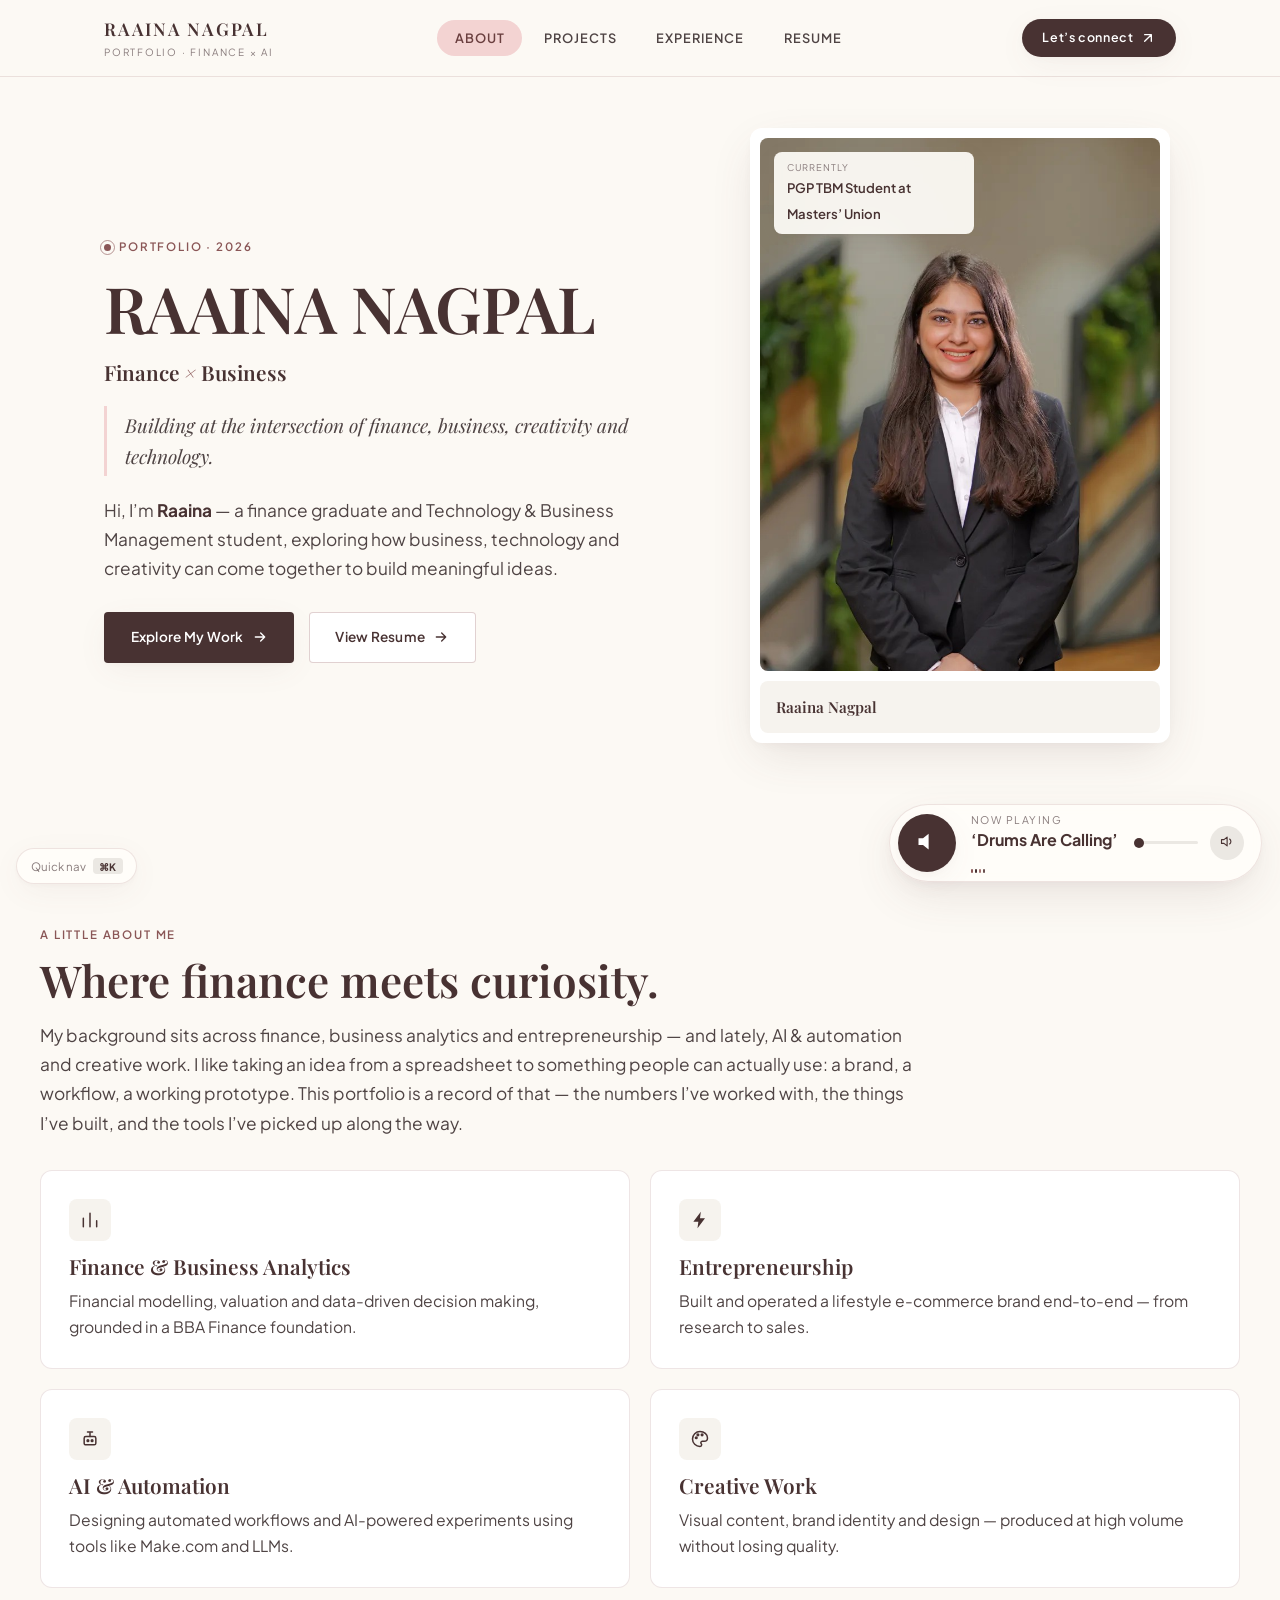
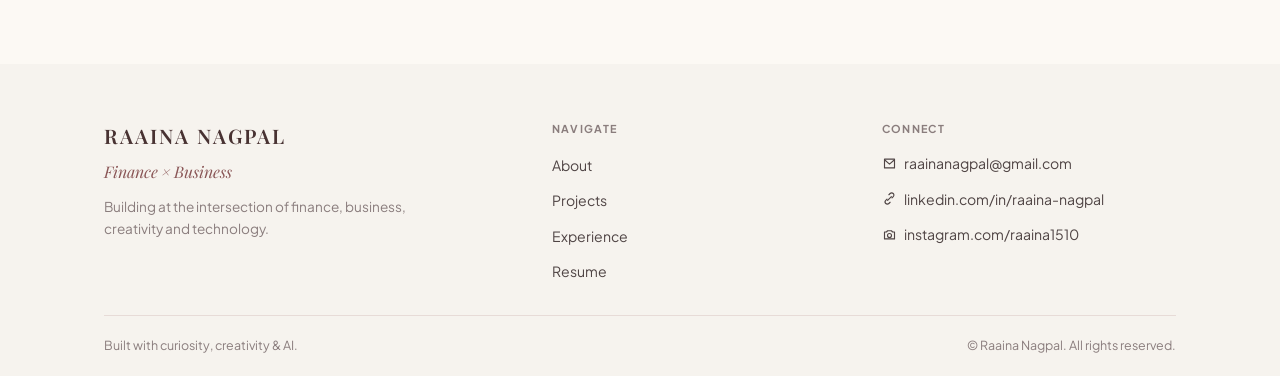
==== index.html @ 9da61287 "Add files via upload" ====
<!DOCTYPE html>
<html lang="en">
<head>
<meta charset="UTF-8" />
<meta name="viewport" content="width=device-width, initial-scale=1.0" />
<title>Raaina Nagpal — Finance × Business</title>
<meta name="description" content="Personal portfolio of Raaina Nagpal — finance and business." />
<link rel="preconnect" href="https://fonts.googleapis.com" />
<link rel="preconnect" href="https://fonts.gstatic.com" crossorigin />
<link href="https://fonts.googleapis.com/css2?family=Playfair+Display:ital,wght@0,500;0,600;0,700;1,500&family=Plus+Jakarta+Sans:wght@400;500;600;700&display=swap" rel="stylesheet" />
<link rel="stylesheet" href="css/style.css" />
</head>
<body data-page="home">
<div id="intro-overlay">
  <span class="intro-mark">RAAINA NAGPAL</span>
  <span class="intro-rule"></span>
  <span class="intro-tag">Finance &times; Business</span>
</div>
<header class="site-header">
  <div class="inner">
    <a href="index.html" class="brand">
      <span class="brand-name">RAAINA NAGPAL</span>
      <span class="brand-tag">Portfolio &middot; Finance &times; AI</span>
    </a>
    <nav class="main-nav">
      <a href="index.html" data-nav-link>About</a>
<a href="projects.html" data-nav-link>Projects</a>
<a href="experience.html" data-nav-link>Experience</a>
<a href="resume.html" data-nav-link>Resume</a>
    </nav>
    <div class="header-actions">
      <a href="mailto:raainanagpal@gmail.com" class="btn-connect">
        <span>Let&rsquo;s connect</span>
        <svg class="icon-sm" viewBox="0 0 24 24" fill="none" stroke="currentColor" stroke-width="2" stroke-linecap="round" stroke-linejoin="round"><path d="M7 17L17 7M7 7h10v10"/></svg>
      </a>
      <button id="menu-toggle" class="menu-toggle" aria-label="Open menu">
        <svg viewBox="0 0 24 24" fill="none" stroke="currentColor" stroke-width="1.8" stroke-linecap="round"><path d="M3 6h18M3 12h18M3 18h18"/></svg>
      </button>
    </div>
  </div>
</header>

<div id="mobile-menu" class="mobile-menu">
  <div class="mobile-menu-top">
    <div class="brand">
      <span class="brand-name">RAAINA NAGPAL</span>
      <span class="brand-tag">Finance &times; Business</span>
    </div>
    <button id="menu-close" class="mobile-menu-close" aria-label="Close menu">
      <svg viewBox="0 0 24 24" fill="none" stroke="currentColor" stroke-width="1.8" stroke-linecap="round"><path d="M6 6l12 12M18 6L6 18"/></svg>
    </button>
  </div>
  <nav class="mobile-nav">
    <a href="index.html" data-nav-link>About</a>
<a href="projects.html" data-nav-link>Projects</a>
<a href="experience.html" data-nav-link>Experience</a>
<a href="resume.html" data-nav-link>Resume</a>
  </nav>
  <div class="mobile-menu-footer">&copy; <span id="current-year"></span> Raaina Nagpal. All rights reserved.</div>
</div>

<main>

<section class="hero container">
  <div class="hero-grid">
    <div class="fade-in">
      <div class="hero-pulse">
        <span class="pulse-dot"></span>
        <span class="eyebrow">Portfolio &middot; 2026</span>
      </div>
      <h1 class="display-hero">RAAINA NAGPAL</h1>
      <p class="headline-sm" style="margin-bottom:1.25rem;">Finance <span class="x-sep">&times;</span> Business</p>
      <div class="hero-quote">
        <p>Building at the intersection of finance, business, creativity and technology.</p>
      </div>
      <p class="body-lg hero-intro">
        Hi, I&rsquo;m <strong style="color:var(--primary)">Raaina</strong> &mdash; a finance graduate and Technology &amp; Business Management student, exploring how business, technology and creativity can come together to build meaningful ideas.
      </p>
      <div class="hero-ctas">
        <a href="projects.html" class="btn btn-primary">
          <span>Explore My Work</span>
          <svg viewBox="0 0 24 24" fill="none" stroke="currentColor" stroke-width="2" stroke-linecap="round" stroke-linejoin="round"><path d="M5 12h14M13 6l6 6-6 6"/></svg>
        </a>
        <a href="resume.html" class="btn btn-secondary">
          <span>View Resume</span>
          <svg viewBox="0 0 24 24" fill="none" stroke="currentColor" stroke-width="2" stroke-linecap="round" stroke-linejoin="round"><path d="M5 12h14M13 6l6 6-6 6"/></svg>
        </a>
      </div>
    </div>

    <div class="photo-frame-wrap">
      <div class="photo-frame">
        <div class="photo">
          <!-- REPLACE: swap this src with your own photo at assets/images/profile/profile-photo.jpg -->
          <img src="assets/images/profile/profile-photo.jpg" alt="Raaina Nagpal portrait" />
          <div class="photo-badge">
            <span>
              <span class="label">Currently</span>
              <span class="value">PGP TBM Student at Masters&rsquo; Union</span>
            </span>
          </div>
        </div>
        <div class="photo-caption">
          <div>
            <span class="name">Raaina Nagpal</span>
          </div>
        </div>
      </div>
    </div>
  </div>
</section>

<section class="section about-preview container">
  <span class="eyebrow">A little about me</span>
  <h2 class="headline-lg" style="margin-top:0.6rem;">Where finance meets curiosity.</h2>
  <p class="body-lg" style="margin-top:1rem;">
    My background sits across finance, business analytics and entrepreneurship &mdash; and lately, AI &amp; automation and creative work.
    I like taking an idea from a spreadsheet to something people can actually use: a brand, a workflow, a working prototype.
    This portfolio is a record of that &mdash; the numbers I&rsquo;ve worked with, the things I&rsquo;ve built, and the tools I&rsquo;ve picked up along the way.
  </p>

  <div class="discipline-grid">
    <div class="discipline-card">
      <div class="discipline-icon"><svg viewBox="0 0 24 24" fill="none" stroke="currentColor" stroke-width="1.8" stroke-linecap="round" stroke-linejoin="round"><path d="M4 20V10M12 20V4M20 20v-7"/></svg></div>
      <h3 class="headline-sm">Finance &amp; Business Analytics</h3>
      <p class="body-md">Financial modelling, valuation and data-driven decision making, grounded in a BBA Finance foundation.</p>
    </div>
    <div class="discipline-card">
      <div class="discipline-icon"><svg viewBox="0 0 24 24" fill="currentColor"><path d="M13 2L4 14h6l-1 8 9-12h-6z"/></svg></div>
      <h3 class="headline-sm">Entrepreneurship</h3>
      <p class="body-md">Built and operated a lifestyle e-commerce brand end-to-end &mdash; from research to sales.</p>
    </div>
    <div class="discipline-card">
      <div class="discipline-icon"><svg viewBox="0 0 24 24" fill="none" stroke="currentColor" stroke-width="1.8" stroke-linecap="round" stroke-linejoin="round"><rect x="5" y="9" width="14" height="10" rx="2"/><path d="M12 5v4M9 3.5h6"/><circle cx="9.5" cy="14" r="1"/><circle cx="14.5" cy="14" r="1"/></svg></div>
      <h3 class="headline-sm">AI &amp; Automation</h3>
      <p class="body-md">Designing automated workflows and AI-powered experiments using tools like Make.com and LLMs.</p>
    </div>
    <div class="discipline-card">
      <div class="discipline-icon"><svg viewBox="0 0 24 24" fill="none" stroke="currentColor" stroke-width="1.8" stroke-linecap="round" stroke-linejoin="round"><path d="M12 3a9 9 0 000 18c1.1 0 2-.9 2-2 0-.5-.2-1-.5-1.3-.3-.3-.5-.8-.5-1.2 0-1 .8-1.8 1.8-1.8H17a4 4 0 004-4c0-4.4-4-7.7-9-7.7z"/><circle cx="7.5" cy="10.5" r="1"/><circle cx="9.5" cy="7" r="1"/><circle cx="14.5" cy="7" r="1"/></svg></div>
      <h3 class="headline-sm">Creative Work</h3>
      <p class="body-md">Visual content, brand identity and design &mdash; produced at high volume without losing quality.</p>
    </div>
  </div>
</section>

</main>
<footer class="site-footer">
  <div class="container">
    <div class="footer-grid">
      <div class="footer-brand">
        <span class="brand-name">RAAINA NAGPAL</span>
        <p class="tagline">Finance &times; Business</p>
        <p class="desc">Building at the intersection of finance, business, creativity and technology.</p>
      </div>
      <div class="footer-col">
        <h4>Navigate</h4>
        <ul>
          <li><a href="index.html">About</a></li>
          <li><a href="projects.html">Projects</a></li>
          <li><a href="experience.html">Experience</a></li>
          <li><a href="resume.html">Resume</a></li>
        </ul>
      </div>
      <div class="footer-col">
        <h4>Connect</h4>
        <ul>
          <li><a href="mailto:raainanagpal@gmail.com"><svg viewBox="0 0 24 24" fill="none" stroke="currentColor" stroke-width="1.8" stroke-linecap="round" stroke-linejoin="round"><path d="M4 5h16v14H4z"/><path d="M4 6l8 7 8-7"/></svg> <span>raainanagpal@gmail.com</span></a></li>
          <li><a href="https://www.linkedin.com/in/raaina-nagpal-682293224" target="_blank" rel="noopener"><svg viewBox="0 0 24 24" fill="none" stroke="currentColor" stroke-width="1.8" stroke-linecap="round" stroke-linejoin="round"><path d="M9 15l6-6M8 13l-2 2a3.5 3.5 0 105 5l2-2M16 11l2-2a3.5 3.5 0 10-5-5l-2 2"/></svg> <span>linkedin.com/in/raaina-nagpal</span></a></li>
          <li><a href="https://www.instagram.com/raaina1510" target="_blank" rel="noopener"><svg viewBox="0 0 24 24" fill="none" stroke="currentColor" stroke-width="1.8" stroke-linecap="round" stroke-linejoin="round"><path d="M4 8h3l2-2h6l2 2h3v11H4z"/><circle cx="12" cy="13.5" r="3.2"/></svg> <span>instagram.com/raaina1510</span></a></li>
        </ul>
      </div>
    </div>
    <div class="footer-bottom">
      <p>Built with curiosity, creativity &amp; AI.</p>
      <p>&copy; <span id="current-year"></span> Raaina Nagpal. All rights reserved.</p>
    </div>
  </div>
</footer>

<div id="audio-player" class="audio-player">
  <audio preload="none" loop>
    <source src="assets/audio/theme-song.mp3" type="audio/mpeg" />
  </audio>
  <button class="audio-speaker-btn" data-audio-play aria-label="Play or pause the song">
    <span class="icon-speaker-off"><svg viewBox="0 0 24 24" fill="currentColor"><path d="M4 9v6h4l5 4V5L8 9z"/></svg></span>
    <span class="icon-speaker-on"><svg viewBox="0 0 24 24"><path d="M4 9v6h4l5 4V5L8 9z" fill="currentColor"/><path d="M16.3 8.3a5.2 5.2 0 010 7.4" stroke="currentColor" stroke-width="1.8" fill="none" stroke-linecap="round"/><path d="M19 5.8a8.8 8.8 0 010 12.4" stroke="currentColor" stroke-width="1.8" fill="none" stroke-linecap="round"/></svg></span>
  </button>
  <div class="audio-info">
    <span class="now-playing">Now Playing</span>
    <span class="song-name" data-audio-title>&lsquo;Drums Are Calling&rsquo;</span>
    <div class="audio-eq" aria-hidden="true"><span></span><span></span><span></span><span></span></div>
  </div>
  <div class="audio-secondary">
    <input type="range" class="audio-progress" data-audio-progress value="0" min="0" max="100" aria-label="Seek" />
    <button class="audio-btn" data-audio-mute aria-label="Mute or unmute">
      <span class="icon-volume"><svg viewBox="0 0 24 24" fill="none" stroke="currentColor" stroke-width="1.8" stroke-linecap="round" stroke-linejoin="round"><path d="M4 9v6h4l5 4V5L8 9z"/><path d="M17 8a5 5 0 010 8"/></svg></span>
      <span class="icon-muted" style="display:none"><svg viewBox="0 0 24 24" fill="none" stroke="currentColor" stroke-width="1.8" stroke-linecap="round" stroke-linejoin="round"><path d="M4 9v6h4l5 4V5L8 9z"/><path d="M16 9l4 6M20 9l-4 6"/></svg></span>
    </button>
  </div>
</div>

<button id="cmdk-hint" class="cmdk-hint" aria-label="Open quick navigation">
  <span class="cmdk-hint-label">Quick nav</span>
  <kbd>&#8984;K</kbd>
</button>

<script src="js/main.js"></script>

</body>
</html>
---- css/style.css ----
/* ==========================================================================
   RAAINA NAGPAL — PORTFOLIO
   Design system: "Atelier Editorial"
   Soft feminine + sophisticated + minimal + editorial + modern business.
   All colours / type / spacing live in the variables below — change the
   look of the whole site by editing this one block.
   ========================================================================== */

:root {
  /* Colour palette */
  --surface: #fcf9f4;
  --surface-container-lowest: #ffffff;
  --surface-container-low: #f6f3ee;
  --surface-container: #f0ede9;
  --surface-container-high: #ebe8e3;
  --surface-container-highest: #e5e2dd;

  --on-surface: #1c1c19;
  --on-surface-variant: #4f4444;
  --outline: #8a7d7d;
  --outline-variant: #d3c3c2;

  --primary: #483232;          /* deep cocoa — headlines, primary actions */
  --primary-hover: #6a4f4f;
  --on-primary: #ffffff;

  --secondary: #8a5656;        /* dusty rose — accents, active states */
  --secondary-container: #f3d3d2;
  --on-secondary-container: #6a3f3f;

  --tertiary: #a3706f;         /* blush accent */
  --tertiary-container: #f7ebe8;

  --blush: #f7ebe8;
  --blush-strong: #f3d8d7;

  --border-hairline: rgba(163, 112, 112, 0.18);
  --border-hairline-strong: rgba(163, 112, 112, 0.32);

  --shadow-card: 0 8px 32px -4px rgba(125, 90, 90, 0.08), 0 2px 8px -2px rgba(125, 90, 90, 0.05);
  --shadow-float: 0 16px 48px -8px rgba(97, 72, 72, 0.14), 0 4px 16px -4px rgba(97, 72, 72, 0.06);

  /* Typography */
  --font-display: 'Playfair Display', 'Georgia', serif;
  --font-body: 'Plus Jakarta Sans', -apple-system, 'Segoe UI', sans-serif;

  /* Layout */
  --max-width: 1200px;
  --gutter-desktop: 4rem;
  --gutter-tablet: 2rem;
  --gutter-mobile: 1.25rem;

  --radius-sm: 4px;
  --radius-md: 8px;
  --radius-lg: 12px;
  --radius-full: 999px;

  --surface-glass: rgba(252, 249, 244, 0.88);
  --surface-glass-strong: rgba(255, 253, 249, 0.92);
}

/* ---------- Reset & base ---------- */
*, *::before, *::after { box-sizing: border-box; }
html { scroll-behavior: smooth; }
@media (prefers-reduced-motion: reduce) {
  html { scroll-behavior: auto; }
  *, *::before, *::after { animation-duration: 0.01ms !important; animation-iteration-count: 1 !important; transition-duration: 0.01ms !important; }
}

body {
  margin: 0;
  background: var(--surface);
  color: var(--on-surface);
  font-family: var(--font-body);
  font-size: 16px;
  line-height: 1.6;
  -webkit-font-smoothing: antialiased;
}

img { max-width: 100%; display: block; }
a { color: inherit; text-decoration: none; }
button { font-family: inherit; cursor: pointer; }
ul { margin: 0; padding: 0; list-style: none; }
h1, h2, h3, h4, p { margin: 0; }

:focus-visible {
  outline: 2px solid var(--secondary);
  outline-offset: 3px;
}

.container {
  max-width: var(--max-width);
  margin: 0 auto;
  padding: 0 var(--gutter-mobile);
}
@media (min-width: 768px) { .container { padding: 0 var(--gutter-tablet); } }
@media (min-width: 1024px) { .container { padding: 0 var(--gutter-desktop); } }

.eyebrow {
  font-size: 0.72rem;
  font-weight: 600;
  letter-spacing: 0.16em;
  text-transform: uppercase;
  color: var(--secondary);
}

.section { padding: clamp(3rem, 6vw, 6rem) 0; }
.section-tight { padding: clamp(2rem, 4vw, 3.5rem) 0; }

/* ---------- Typography scale ---------- */
.display-hero {
  font-family: var(--font-display);
  font-weight: 600;
  font-size: clamp(2.4rem, 5.2vw, 4rem);
  line-height: 1.08;
  letter-spacing: -0.01em;
  color: var(--primary);
}
.headline-lg {
  font-family: var(--font-display);
  font-weight: 600;
  font-size: clamp(2rem, 4vw, 2.75rem);
  line-height: 1.12;
  color: var(--primary);
}
.headline-md {
  font-family: var(--font-display);
  font-weight: 600;
  font-size: clamp(1.4rem, 2.4vw, 1.75rem);
  line-height: 1.25;
  color: var(--primary);
}
.headline-sm {
  font-family: var(--font-display);
  font-weight: 600;
  font-size: 1.3rem;
  line-height: 1.3;
  color: var(--primary);
}
.body-lg { font-size: 1.08rem; line-height: 1.7; color: var(--on-surface-variant); }
.body-md { font-size: 0.98rem; line-height: 1.65; color: var(--on-surface-variant); }
.subheading { font-size: 1.15rem; color: var(--secondary); font-family: var(--font-display); font-style: italic; }

/* ---------- Header / Nav ---------- */
.site-header {
  position: fixed;
  top: 0; left: 0; right: 0;
  z-index: 100;
  background: var(--surface-glass);
  backdrop-filter: blur(10px);
  -webkit-backdrop-filter: blur(10px);
  border-bottom: 1px solid var(--border-hairline);
}
.site-header .inner {
  max-width: var(--max-width);
  margin: 0 auto;
  padding: 0 var(--gutter-mobile);
  height: 76px;
  display: flex;
  align-items: center;
  justify-content: space-between;
  gap: 1rem;
}
@media (min-width: 768px) { .site-header .inner { padding: 0 var(--gutter-tablet); } }
@media (min-width: 1024px) { .site-header .inner { padding: 0 var(--gutter-desktop); } }

.brand { display: flex; flex-direction: column; gap: 2px; }
.brand-name {
  font-family: var(--font-display);
  font-weight: 600;
  font-size: 1.1rem;
  letter-spacing: 0.1em;
  color: var(--primary);
}
.brand-tag {
  font-size: 0.62rem;
  letter-spacing: 0.18em;
  text-transform: uppercase;
  color: var(--outline);
}

.main-nav { display: none; align-items: center; gap: 0.25rem; }
@media (min-width: 900px) { .main-nav { display: flex; } }
.main-nav a {
  padding: 0.5rem 1.1rem;
  font-size: 0.8rem;
  font-weight: 600;
  letter-spacing: 0.08em;
  text-transform: uppercase;
  color: var(--on-surface-variant);
  border-radius: var(--radius-full);
  transition: background 0.2s ease, color 0.2s ease;
}
.main-nav a:hover { color: var(--primary); background: var(--surface-container-low); }
.main-nav a.active { color: var(--on-secondary-container); background: var(--secondary-container); }

.header-actions { display: flex; align-items: center; gap: 0.75rem; }
.btn-connect {
  display: none;
  align-items: center;
  gap: 0.4rem;
  padding: 0.55rem 1.25rem;
  background: var(--primary);
  color: var(--on-primary);
  border-radius: var(--radius-full);
  font-size: 0.78rem;
  font-weight: 600;
  letter-spacing: 0.05em;
  box-shadow: var(--shadow-card);
  transition: background 0.2s ease;
}
.btn-connect:hover { background: var(--primary-hover); }
@media (min-width: 640px) { .btn-connect { display: inline-flex; } }

.menu-toggle {
  display: inline-flex;
  align-items: center;
  justify-content: center;
  width: 40px; height: 40px;
  background: none;
  border: none;
  color: var(--primary);
}
@media (min-width: 900px) { .menu-toggle { display: none; } }

/* Mobile menu */
.mobile-menu {
  position: fixed;
  inset: 0;
  z-index: 200;
  background: var(--surface-glass-strong);
  backdrop-filter: blur(16px);
  display: flex;
  flex-direction: column;
  justify-content: space-between;
  padding: 1.75rem var(--gutter-mobile) 2rem;
  transform: translateX(100%);
  transition: transform 0.32s ease;
}
.mobile-menu.open { transform: translateX(0); }
.mobile-menu-top { display: flex; align-items: center; justify-content: space-between; }
.mobile-menu-close { width: 40px; height: 40px; background: none; border: none; color: var(--primary); }
.mobile-nav { display: flex; flex-direction: column; gap: 1.25rem; margin-top: 2.5rem; }
.mobile-nav a {
  font-family: var(--font-display);
  font-size: 1.9rem;
  color: var(--primary);
}
.mobile-nav a.active { color: var(--secondary); }
.mobile-menu-footer { font-size: 0.8rem; color: var(--outline); }

body.menu-lock { overflow: hidden; }

/* ---------- Buttons ---------- */
.btn {
  display: inline-flex;
  align-items: center;
  gap: 0.5rem;
  padding: 0.85rem 1.6rem;
  border-radius: var(--radius-sm);
  font-size: 0.85rem;
  font-weight: 600;
  letter-spacing: 0.02em;
  border: 1px solid transparent;
  transition: all 0.2s ease;
}
.btn-primary { background: var(--primary); color: var(--on-primary); box-shadow: var(--shadow-card); }
.btn-primary:hover { background: var(--primary-hover); transform: translateY(-1px); }
.btn-secondary { background: var(--surface-container-lowest); color: var(--primary); border-color: var(--border-hairline-strong); }
.btn-secondary:hover { background: var(--blush); border-color: var(--secondary); }
.btn svg { width: 16px; height: 16px; transition: transform 0.2s ease; }
.btn-primary:hover svg { transform: translateX(3px); }

/* ---------- Hero (home) ---------- */
.hero {
  padding-top: clamp(6rem, 10vw, 8.5rem);
  padding-bottom: clamp(3rem, 6vw, 5rem);
}
.hero-grid {
  display: grid;
  grid-template-columns: 1fr;
  gap: 2.5rem;
  align-items: center;
}
@media (min-width: 960px) { .hero-grid { grid-template-columns: 1.15fr 0.85fr; gap: 3.5rem; } }

.hero-pulse { display: inline-flex; align-items: center; gap: 0.5rem; margin-bottom: 1rem; }
.pulse-dot { width: 7px; height: 7px; border-radius: 50%; background: var(--secondary); position: relative; }
.pulse-dot::after {
  content: '';
  position: absolute; inset: -4px;
  border-radius: 50%;
  border: 1px solid var(--secondary);
  opacity: 0.6;
  animation: pulse 2.4s ease-out infinite;
}
@keyframes pulse { 0% { transform: scale(0.6); opacity: 0.7; } 100% { transform: scale(2.2); opacity: 0; } }

.hero h1 { margin-bottom: 1.1rem; }
.hero .x-sep { color: var(--secondary); font-style: italic; font-weight: 400; }

.hero-quote {
  border-left: 3px solid var(--secondary-container);
  padding: 0.25rem 0 0.25rem 1.1rem;
  margin: 1.25rem 0;
  font-family: var(--font-display);
  font-style: italic;
  font-size: 1.2rem;
  color: var(--on-surface-variant);
}

.hero-intro { max-width: 540px; margin-bottom: 1.75rem; }

.hero-ctas { display: flex; flex-wrap: wrap; align-items: center; gap: 0.9rem; }
.availability-pill {
  display: inline-flex; align-items: center; gap: 0.5rem;
  padding: 0.5rem 1rem;
  background: var(--surface-container-lowest);
  border-radius: var(--radius-full);
  box-shadow: var(--shadow-card);
  font-size: 0.7rem; letter-spacing: 0.08em; text-transform: uppercase; color: var(--outline);
}
.availability-pill .dot { width: 6px; height: 6px; border-radius: 50%; background: #6f8f6f; }

/* Photo frame */
.photo-frame-wrap { position: relative; max-width: 420px; margin: 0 auto 1.5rem; }
.photo-frame {
  position: relative;
  background: var(--surface-container-lowest);
  padding: 10px;
  border-radius: var(--radius-lg);
  box-shadow: var(--shadow-float);
}
.photo-frame .photo {
  position: relative;
  aspect-ratio: 3 / 4;
  border-radius: var(--radius-md);
  overflow: hidden;
  background: var(--surface-container-high);
}
.photo-frame .photo img {
  width: 100%; height: 100%;
  object-fit: cover; object-position: center top;
  transition: transform 0.7s ease;
}
.photo-frame:hover .photo img { transform: scale(1.04); }
.photo-caption {
  margin-top: 10px;
  padding: 0.8rem 1rem;
  background: var(--surface-container-low);
  border-radius: var(--radius-md);
  display: flex; align-items: center; justify-content: space-between;
}
.photo-caption .name { font-family: var(--font-display); font-weight: 600; color: var(--primary); font-size: 0.95rem; }
.photo-caption .loc { font-size: 0.65rem; letter-spacing: 0.1em; text-transform: uppercase; color: var(--outline); }
.photo-badge {
  position: absolute; top: 0.85rem; left: 0.85rem;
  max-width: 200px;
  background: var(--surface-glass-strong);
  backdrop-filter: blur(6px);
  padding: 0.5rem 0.85rem;
  border-radius: var(--radius-md);
  box-shadow: var(--shadow-card);
  display: inline-flex;
  align-items: center; gap: 0.5rem;
}
.photo-badge .label { font-size: 0.58rem; letter-spacing: 0.1em; text-transform: uppercase; color: var(--outline); display: block; }
.photo-badge .value { font-size: 0.82rem; font-weight: 600; color: var(--primary); line-height: 1.3; }

/* ---------- About preview ---------- */
.about-preview p { max-width: 68ch; }
.discipline-grid {
  display: grid;
  grid-template-columns: 1fr;
  gap: 1.25rem;
  margin-top: 2rem;
}
@media (min-width: 700px) { .discipline-grid { grid-template-columns: repeat(2, 1fr); } }
.discipline-card {
  background: var(--surface-container-lowest);
  border: 1px solid var(--border-hairline);
  padding: 1.75rem;
  border-radius: var(--radius-lg);
  transition: box-shadow 0.2s ease;
}
.discipline-card:hover { box-shadow: var(--shadow-card); }
.discipline-card h3 { margin: 0.75rem 0 0.5rem; }
.discipline-icon {
  width: 42px; height: 42px;
  border-radius: var(--radius-md);
  background: var(--surface-container-low);
  display: flex; align-items: center; justify-content: center;
  color: var(--primary);
}
.discipline-icon svg { width: 20px; height: 20px; }

/* ---------- Section heading pattern ---------- */
.page-hero {
  padding-top: clamp(6.5rem, 10vw, 9rem);
  padding-bottom: clamp(2rem, 4vw, 3rem);
}
.page-hero h1 { margin-bottom: 0.6rem; }

/* ---------- Entrance (hero only, on load — not repeated per-section) ---------- */
@keyframes fade-up {
  from { opacity: 0; transform: translateY(10px); }
  to { opacity: 1; transform: translateY(0); }
}
.fade-in { animation: fade-up 0.7s ease both; }

/* ---------- Projects page ---------- */
.projects-subhead { max-width: 60ch; margin-top: 0.5rem; }
.project-case {
  border-top: 1px solid var(--border-hairline);
  padding: clamp(2.5rem, 5vw, 4rem) 0;
}
.project-case:first-of-type { border-top: none; }
.project-case-head {
  display: flex; flex-direction: column; gap: 0.75rem;
  margin-bottom: 2rem;
}
.project-index { font-family: var(--font-display); font-style: italic; color: var(--tertiary); font-size: 1.1rem; }
.project-case-head h2 { margin: 0; }
.project-case-head .subtitle { color: var(--secondary); font-family: var(--font-display); font-style: italic; font-size: 1.15rem; }

.metric-row {
  display: grid;
  grid-template-columns: repeat(2, 1fr);
  gap: 1rem;
  margin: 1.75rem 0;
}
@media (min-width: 700px) { .metric-row { grid-template-columns: repeat(4, 1fr); } }
.metric-card {
  background: var(--surface-container-lowest);
  border: 1px solid var(--border-hairline);
  border-radius: var(--radius-md);
  padding: 1.25rem 1rem;
  text-align: center;
}
.metric-card .value { font-family: var(--font-display); font-weight: 600; font-size: 1.4rem; color: var(--primary); }
.metric-card .label { display: block; margin-top: 0.35rem; font-size: 0.68rem; letter-spacing: 0.1em; text-transform: uppercase; color: var(--outline); }

.process-list { display: grid; grid-template-columns: 1fr; gap: 0.75rem; margin: 1.75rem 0; }
@media (min-width: 700px) { .process-list { grid-template-columns: repeat(2, 1fr); } }
.process-step {
  display: flex; align-items: baseline; gap: 0.85rem;
  padding: 0.85rem 1rem;
  background: var(--surface-container-low);
  border-radius: var(--radius-sm);
}
.process-step .num { font-family: var(--font-display); font-weight: 600; color: var(--tertiary); font-size: 0.95rem; }
.process-step .txt { font-size: 0.88rem; color: var(--on-surface-variant); }

.image-grid { display: grid; grid-template-columns: repeat(2, 1fr); gap: 0.85rem; margin-top: 1.75rem; }
@media (min-width: 700px) { .image-grid { grid-template-columns: repeat(4, 1fr); } }
.image-grid figure { margin: 0; border-radius: var(--radius-md); overflow: hidden; border: 1px solid var(--border-hairline); }
.image-grid img { aspect-ratio: 1/1; object-fit: cover; filter: saturate(0.9); transition: filter 0.3s ease, transform 0.4s ease; }
.image-grid figure:hover img { filter: saturate(1.1); transform: scale(1.03); }

.screenshot-frame {
  margin-top: 1.75rem;
  border-radius: var(--radius-lg);
  overflow: hidden;
  border: 1px solid var(--border-hairline);
  box-shadow: var(--shadow-card);
}
.screenshot-frame img { width: 100%; }

.flow-row {
  display: flex; flex-wrap: wrap; align-items: center; gap: 0.6rem;
  margin: 1.75rem 0;
}
.flow-node {
  padding: 0.65rem 1.15rem;
  background: var(--blush);
  border: 1px solid var(--border-hairline-strong);
  border-radius: var(--radius-full);
  font-size: 0.78rem; font-weight: 600; color: var(--primary);
}
.flow-arrow { color: var(--secondary); font-size: 1.1rem; }

.asset-placeholders { display: grid; grid-template-columns: repeat(2, 1fr); gap: 0.85rem; margin-top: 1.5rem; }
@media (min-width: 700px) { .asset-placeholders { grid-template-columns: repeat(4, 1fr); } }
.asset-placeholder {
  border: 1.5px dashed var(--border-hairline-strong);
  border-radius: var(--radius-md);
  padding: 1.25rem 0.75rem;
  text-align: center;
  font-size: 0.72rem;
  letter-spacing: 0.04em;
  color: var(--outline);
  background: var(--surface-container-lowest);
}
.asset-placeholder svg { width: 20px; height: 20px; margin: 0 auto 0.5rem; color: var(--tertiary); }

.editable-note {
  margin-top: 1.5rem;
  font-size: 0.75rem;
  color: var(--outline);
  border-left: 2px solid var(--border-hairline-strong);
  padding-left: 0.75rem;
}

.brand-logo-plate {
  max-width: 380px;
  margin: 1.5rem 0;
  border-radius: var(--radius-md);
  overflow: hidden;
  border: 1px solid var(--border-hairline);
  box-shadow: var(--shadow-card);
}
.brand-logo-plate img { width: 100%; display: block; }

.stat-highlight {
  display: inline-flex;
  flex-direction: column;
  gap: 0.2rem;
  padding: 1.25rem 1.85rem;
  background: var(--surface-container-lowest);
  border: 1px solid var(--border-hairline);
  border-radius: var(--radius-md);
  margin: 0.5rem 0 1.25rem;
}
.stat-highlight .value { font-family: var(--font-display); font-weight: 600; font-size: 2.1rem; color: var(--primary); }
.stat-highlight .label { font-size: 0.7rem; letter-spacing: 0.1em; text-transform: uppercase; color: var(--outline); }

.inline-audio-player {
  margin-top: 1.5rem;
  padding: 1rem 1.25rem;
  background: var(--surface-container-lowest);
  border: 1px solid var(--border-hairline);
  border-radius: var(--radius-md);
  box-shadow: var(--shadow-card);
}
.inline-audio-player audio { display: block; }

/* ---------- Interactive pipeline simulator (Influencer Payment OS) ---------- */
.pipeline { margin: 1.5rem 0; }
.pipeline-track {
  display: flex;
  flex-wrap: wrap;
  align-items: center;
  gap: 0;
  margin-bottom: 1.25rem;
}
.pipeline-node {
  width: 38px;
  height: 38px;
  border-radius: 50%;
  border: 2px solid var(--border-hairline-strong);
  background: var(--surface-container-lowest);
  color: var(--primary);
  font-family: var(--font-display);
  font-weight: 600;
  font-size: 0.82rem;
  display: flex;
  align-items: center;
  justify-content: center;
  cursor: pointer;
  transition: all 0.25s ease;
  flex-shrink: 0;
  padding: 0;
}
.pipeline-node:hover { border-color: var(--secondary); }
.pipeline-node.active {
  background: var(--primary);
  border-color: var(--primary);
  color: var(--on-primary);
  transform: scale(1.14);
  box-shadow: var(--shadow-card);
}
.pipeline-node.done { background: var(--blush); border-color: var(--tertiary); color: var(--primary); }
.pipeline-connector {
  width: 20px;
  height: 2px;
  background: var(--border-hairline-strong);
  flex-shrink: 0;
  position: relative;
  overflow: hidden;
  transition: background 0.3s ease;
}
.pipeline-connector.done { background: var(--tertiary); }
@media (max-width: 640px) { .pipeline-connector { width: 10px; } }

.pipeline-detail {
  background: var(--surface-container-low);
  border-radius: var(--radius-md);
  padding: 1.25rem 1.5rem;
  min-height: 108px;
}
.pipeline-detail .pd-num {
  font-family: var(--font-display);
  font-style: italic;
  color: var(--tertiary);
  font-size: 0.82rem;
}
.pipeline-detail .pd-title {
  font-family: var(--font-display);
  font-weight: 600;
  color: var(--primary);
  font-size: 1.1rem;
  margin: 0.2rem 0 0.4rem;
  display: block;
}
.pipeline-detail .pd-text { font-size: 0.88rem; color: var(--on-surface-variant); margin: 0; }

.pipeline-controls {
  margin-top: 1rem;
  display: flex;
  align-items: center;
  gap: 0.85rem;
  flex-wrap: wrap;
}
.pipeline-controls .btn svg { width: 14px; height: 14px; }
.pipeline-hint { font-size: 0.76rem; color: var(--outline); }

/* ---------- Experience / timeline ---------- */
.timeline { position: relative; margin-top: 2.5rem; padding-left: 1.6rem; }
.timeline::before {
  content: '';
  position: absolute; left: 5px; top: 6px; bottom: 6px;
  width: 1px;
  background: var(--border-hairline-strong);
}
.timeline-item { position: relative; padding-bottom: 3rem; }
.timeline-item:last-child { padding-bottom: 0; }
.timeline-dot {
  position: absolute; left: -1.6rem; top: 0.35rem;
  width: 11px; height: 11px; border-radius: 50%;
  background: var(--surface);
  border: 2px solid var(--secondary);
}
.timeline-item .role-dates {
  font-size: 0.72rem; letter-spacing: 0.08em; text-transform: uppercase; color: var(--outline);
  margin-bottom: 0.4rem;
}
.timeline-item h3 { margin-bottom: 0.15rem; }
.timeline-item .role { color: var(--secondary); font-family: var(--font-display); font-style: italic; font-size: 1.05rem; margin-bottom: 0.85rem; display: block;}
.timeline-item ul { display: flex; flex-direction: column; gap: 0.5rem; }
.timeline-item li {
  position: relative; padding-left: 1.15rem;
  font-size: 0.92rem; color: var(--on-surface-variant);
}
.timeline-item li::before {
  content: ''; position: absolute; left: 0; top: 0.55rem;
  width: 5px; height: 5px; border-radius: 50%; background: var(--tertiary);
}

.skills-section { border-top: 1px solid var(--border-hairline); padding-top: clamp(2.5rem, 5vw, 3.5rem); margin-top: clamp(2.5rem, 5vw, 3.5rem); }
.skills-pills { display: flex; flex-wrap: wrap; gap: 0.6rem; margin-top: 1.5rem; }
.skill-pill {
  padding: 0.55rem 1.1rem;
  background: var(--blush);
  border: 1px solid rgba(232, 180, 184, 0.6);
  border-radius: var(--radius-full);
  font-size: 0.8rem; font-weight: 600; color: var(--primary);
  transition: background 0.2s ease, color 0.2s ease;
}
.skill-pill:hover { background: var(--primary); color: var(--on-primary); border-color: var(--primary); }

/* ---------- Resume page ---------- */
.resume-panel {
  margin-top: 2rem;
  display: grid;
  grid-template-columns: 1fr;
  gap: 2rem;
}
@media (min-width: 900px) { .resume-panel { grid-template-columns: 1.4fr 1fr; align-items: start; } }
.resume-panel-single {
  grid-template-columns: 1fr;
  max-width: 480px;
  margin: 0 auto;
}
.resume-side { display: flex; flex-direction: column; gap: 1.5rem; }
.resume-card {
  background: var(--surface-container-low);
  border-radius: var(--radius-md);
  padding: 1.5rem;
}
.resume-card h3 { margin-bottom: 0.6rem; }
.resume-card p { font-size: 0.88rem; color: var(--on-surface-variant); margin-bottom: 1rem; }
.resume-actions { display: flex; flex-direction: column; gap: 0.75rem; }
.resume-actions .btn { justify-content: center; width: 100%; }
.resume-summary-list { display: flex; flex-direction: column; gap: 0.6rem; margin-top: 0.5rem; }
.resume-summary-list li { font-size: 0.85rem; color: var(--on-surface-variant); display: flex; gap: 0.5rem; }
.resume-summary-list li::before { content: '—'; color: var(--tertiary); }

/* ---------- Footer ---------- */
.site-footer { background: var(--surface-container-low); }
.footer-grid {
  display: grid;
  grid-template-columns: 1fr;
  gap: 2.25rem;
  padding: clamp(2.5rem, 5vw, 3.5rem) 0 2rem;
}
@media (min-width: 768px) { .footer-grid { grid-template-columns: 1.4fr 1fr 1fr; } }
.footer-brand .brand-name { font-size: 1.25rem; }
.footer-brand .tagline { color: var(--secondary); font-family: var(--font-display); font-style: italic; margin: 0.4rem 0 0.75rem; }
.footer-brand .desc { font-size: 0.85rem; color: var(--outline); max-width: 34ch; }
.footer-col h4 {
  font-size: 0.68rem; letter-spacing: 0.12em; text-transform: uppercase; color: var(--outline);
  margin-bottom: 0.9rem;
}
.footer-col ul { display: flex; flex-direction: column; gap: 0.6rem; }
.footer-col a { font-size: 0.88rem; color: var(--on-surface-variant); display: inline-flex; align-items: center; gap: 0.45rem; transition: color 0.2s ease; }
.footer-col a:hover { color: var(--primary); }
.footer-col svg { width: 15px; height: 15px; }
.footer-bottom {
  border-top: 1px solid var(--border-hairline);
  padding: 1.25rem 0;
  display: flex; flex-direction: column; gap: 0.5rem;
  align-items: center; justify-content: space-between;
  font-size: 0.78rem; color: var(--outline);
  text-align: center;
}
@media (min-width: 640px) { .footer-bottom { flex-direction: row; text-align: left; } }

/* ---------- Audio player ---------- */
.audio-player {
  position: fixed;
  right: 1.1rem; bottom: 1.1rem;
  z-index: 90;
  display: flex; align-items: center; gap: 0.9rem;
  background: var(--surface-glass-strong);
  backdrop-filter: blur(10px);
  padding: 0.55rem 1.1rem 0.55rem 0.55rem;
  border-radius: var(--radius-full);
  box-shadow: var(--shadow-float);
  border: 1px solid var(--border-hairline);
  max-width: calc(100vw - 2rem);
}

/* The big, obviously-clickable speaker control */
.audio-speaker-btn {
  position: relative;
  width: 58px; height: 58px;
  border-radius: 50%;
  background: var(--primary);
  color: var(--on-primary);
  border: none;
  display: inline-flex; align-items: center; justify-content: center;
  cursor: pointer;
  flex-shrink: 0;
  transition: background 0.2s ease, transform 0.15s ease;
  box-shadow: var(--shadow-card);
}
.audio-speaker-btn:hover { background: var(--primary-hover); transform: scale(1.05); }
.audio-speaker-btn svg { width: 27px; height: 27px; }
.audio-speaker-btn .icon-speaker-on { display: none; }
.audio-player:not(.paused) .audio-speaker-btn .icon-speaker-off { display: none; }
.audio-player:not(.paused) .audio-speaker-btn .icon-speaker-on { display: block; }

/* Soft rings that pulse outward while the song plays */
.audio-speaker-btn::before, .audio-speaker-btn::after {
  content: '';
  position: absolute; inset: 0;
  border-radius: 50%;
  border: 1.5px solid var(--secondary);
  opacity: 0;
}
.audio-player:not(.paused) .audio-speaker-btn::before { animation: speaker-pulse 2.2s ease-out infinite; }
.audio-player:not(.paused) .audio-speaker-btn::after { animation: speaker-pulse 2.2s ease-out infinite 1.1s; }
@keyframes speaker-pulse {
  0% { transform: scale(1); opacity: 0.55; }
  100% { transform: scale(1.65); opacity: 0; }
}
@media (prefers-reduced-motion: reduce) {
  .audio-speaker-btn::before, .audio-speaker-btn::after { animation: none !important; opacity: 0 !important; }
}

.audio-info { display: flex; flex-direction: column; gap: 0.2rem; min-width: 0; line-height: 1.3; }
.audio-info .now-playing { font-size: 0.66rem; letter-spacing: 0.14em; text-transform: uppercase; color: var(--outline); }
.audio-info .song-name { font-size: 1rem; font-weight: 700; color: var(--primary); white-space: nowrap; overflow: hidden; text-overflow: ellipsis; max-width: 190px; }

.audio-eq { display: flex; align-items: flex-end; gap: 2px; height: 16px; margin-top: 0.15rem; }
.audio-eq span { width: 2px; height: 4px; background: var(--secondary); border-radius: 2px; transition: height 0.09s ease; }
.audio-eq span:nth-child(2) { background: var(--primary); }
.audio-eq span:nth-child(3) { background: var(--tertiary); }
.audio-eq span:nth-child(4) { background: var(--primary-hover); }
.audio-player.paused .audio-eq span { height: 4px !important; }

.audio-secondary { display: flex; align-items: center; gap: 0.6rem; }

.audio-progress {
  -webkit-appearance: none; appearance: none;
  width: 64px; height: 3px;
  background: var(--surface-container-high);
  border-radius: 2px; outline: none;
  display: none;
}
@media (min-width: 640px) { .audio-progress { display: block; } }
.audio-progress::-webkit-slider-thumb {
  -webkit-appearance: none; appearance: none;
  width: 10px; height: 10px; border-radius: 50%;
  background: var(--primary); cursor: pointer;
}
.audio-progress::-moz-range-thumb { width: 10px; height: 10px; border-radius: 50%; background: var(--primary); border: none; cursor: pointer; }

.audio-btn {
  width: 34px; height: 34px;
  border-radius: 50%;
  background: var(--surface-container-high);
  border: none;
  display: inline-flex; align-items: center; justify-content: center;
  color: var(--primary);
  transition: background 0.2s ease;
  flex-shrink: 0;
}
.audio-btn:hover { background: var(--secondary-container); }
.audio-btn svg { width: 15px; height: 15px; }

@media (max-width: 560px) {
  .audio-info { display: none; }
  .audio-secondary { display: none; }
  .audio-player { padding: 0.4rem; gap: 0; }
}

/* Utility */
.text-center { text-align: center; }
.mt-lg { margin-top: 2rem; }
.icon-sm { width: 16px; height: 16px; }

/* ==========================================================================
   Intro reveal — plays once per session, on the home page only.
   ========================================================================== */
#intro-overlay {
  position: fixed;
  inset: 0;
  z-index: 300;
  background: var(--surface);
  display: flex;
  align-items: center;
  justify-content: center;
  flex-direction: column;
  gap: 0.9rem;
  transition: opacity 0.7s ease, visibility 0.7s ease;
}
#intro-overlay.intro-hidden { opacity: 0; visibility: hidden; pointer-events: none; }
#intro-overlay .intro-mark {
  font-family: var(--font-display);
  font-weight: 600;
  font-size: clamp(2.2rem, 7vw, 3.6rem);
  color: var(--primary);
  letter-spacing: 0.03em;
  opacity: 0;
  animation: intro-fade-up 0.9s ease forwards 0.15s;
}
#intro-overlay .intro-rule {
  width: 0;
  height: 1px;
  background: var(--border-hairline-strong);
  animation: intro-rule 0.7s ease forwards 0.55s;
}
#intro-overlay .intro-tag {
  font-size: 0.68rem;
  letter-spacing: 0.26em;
  text-transform: uppercase;
  color: var(--secondary);
  opacity: 0;
  animation: intro-fade-up 0.9s ease forwards 0.75s;
}
@keyframes intro-fade-up { from { opacity: 0; transform: translateY(8px); } to { opacity: 1; transform: translateY(0); } }
@keyframes intro-rule { from { width: 0; } to { width: 56px; } }
@media (prefers-reduced-motion: reduce) {
  #intro-overlay .intro-mark, #intro-overlay .intro-tag { animation: none; opacity: 1; }
  #intro-overlay .intro-rule { animation: none; width: 56px; }
  #intro-overlay { transition: opacity 0.15s ease; }
}

/* ==========================================================================
   Command palette (Ctrl/Cmd+K quick navigation)
   ========================================================================== */
.cmdk-hint {
  position: fixed;
  left: 1rem;
  bottom: 1rem;
  z-index: 89;
  display: inline-flex;
  align-items: center;
  gap: 0.45rem;
  padding: 0.55rem 0.85rem;
  background: var(--surface-glass-strong);
  backdrop-filter: blur(8px);
  border: 1px solid var(--border-hairline);
  border-radius: var(--radius-full);
  box-shadow: var(--shadow-card);
  font-size: 0.72rem;
  color: var(--outline);
  cursor: pointer;
  transition: box-shadow 0.2s ease;
}
.cmdk-hint:hover { box-shadow: var(--shadow-float); }
.cmdk-hint kbd {
  font-family: var(--font-body);
  font-size: 0.64rem;
  font-weight: 700;
  background: var(--surface-container-high);
  color: var(--primary);
  border-radius: 4px;
  padding: 0.1rem 0.4rem;
}
@media (max-width: 640px) { .cmdk-hint-label { display: none; } }

.cmdk-backdrop {
  position: fixed;
  inset: 0;
  z-index: 250;
  background: rgba(28, 20, 20, 0.4);
  backdrop-filter: blur(2px);
  display: flex;
  align-items: flex-start;
  justify-content: center;
  padding: 12vh 1rem 1rem;
  opacity: 0;
  pointer-events: none;
  transition: opacity 0.2s ease;
}
.cmdk-backdrop.open { opacity: 1; pointer-events: auto; }
.cmdk-modal {
  width: 100%;
  max-width: 480px;
  background: var(--surface-container-lowest);
  border: 1px solid var(--border-hairline);
  border-radius: var(--radius-lg);
  box-shadow: var(--shadow-float);
  overflow: hidden;
  transform: translateY(-8px);
  transition: transform 0.2s ease;
}
.cmdk-backdrop.open .cmdk-modal { transform: translateY(0); }
.cmdk-input-row {
  display: flex;
  align-items: center;
  gap: 0.6rem;
  padding: 0.9rem 1.1rem;
  border-bottom: 1px solid var(--border-hairline);
}
.cmdk-input-row svg { width: 16px; height: 16px; color: var(--outline); flex-shrink: 0; }
.cmdk-input {
  border: none;
  outline: none;
  background: none;
  flex: 1;
  font-family: var(--font-body);
  font-size: 0.95rem;
  color: var(--on-surface);
}
.cmdk-input::placeholder { color: var(--outline); }
.cmdk-list { max-height: 320px; overflow-y: auto; padding: 0.5rem; }
.cmdk-item {
  display: flex;
  align-items: center;
  gap: 0.7rem;
  padding: 0.65rem 0.75rem;
  border-radius: var(--radius-sm);
  cursor: pointer;
  font-size: 0.88rem;
  color: var(--on-surface-variant);
}
.cmdk-item svg { width: 15px; height: 15px; color: var(--tertiary); flex-shrink: 0; }
.cmdk-item.active { background: var(--blush); color: var(--primary); }
.cmdk-empty { padding: 1.5rem; text-align: center; font-size: 0.85rem; color: var(--outline); }
.cmdk-footer {
  display: flex;
  justify-content: space-between;
  padding: 0.55rem 1.1rem;
  border-top: 1px solid var(--border-hairline);
  font-size: 0.64rem;
  color: var(--outline);
  letter-spacing: 0.03em;
}
.cmdk-footer kbd {
  font-family: var(--font-body);
  background: var(--surface-container-high);
  color: var(--primary);
  border-radius: 3px;
  padding: 0.05rem 0.3rem;
  margin: 0 0.15rem;
}
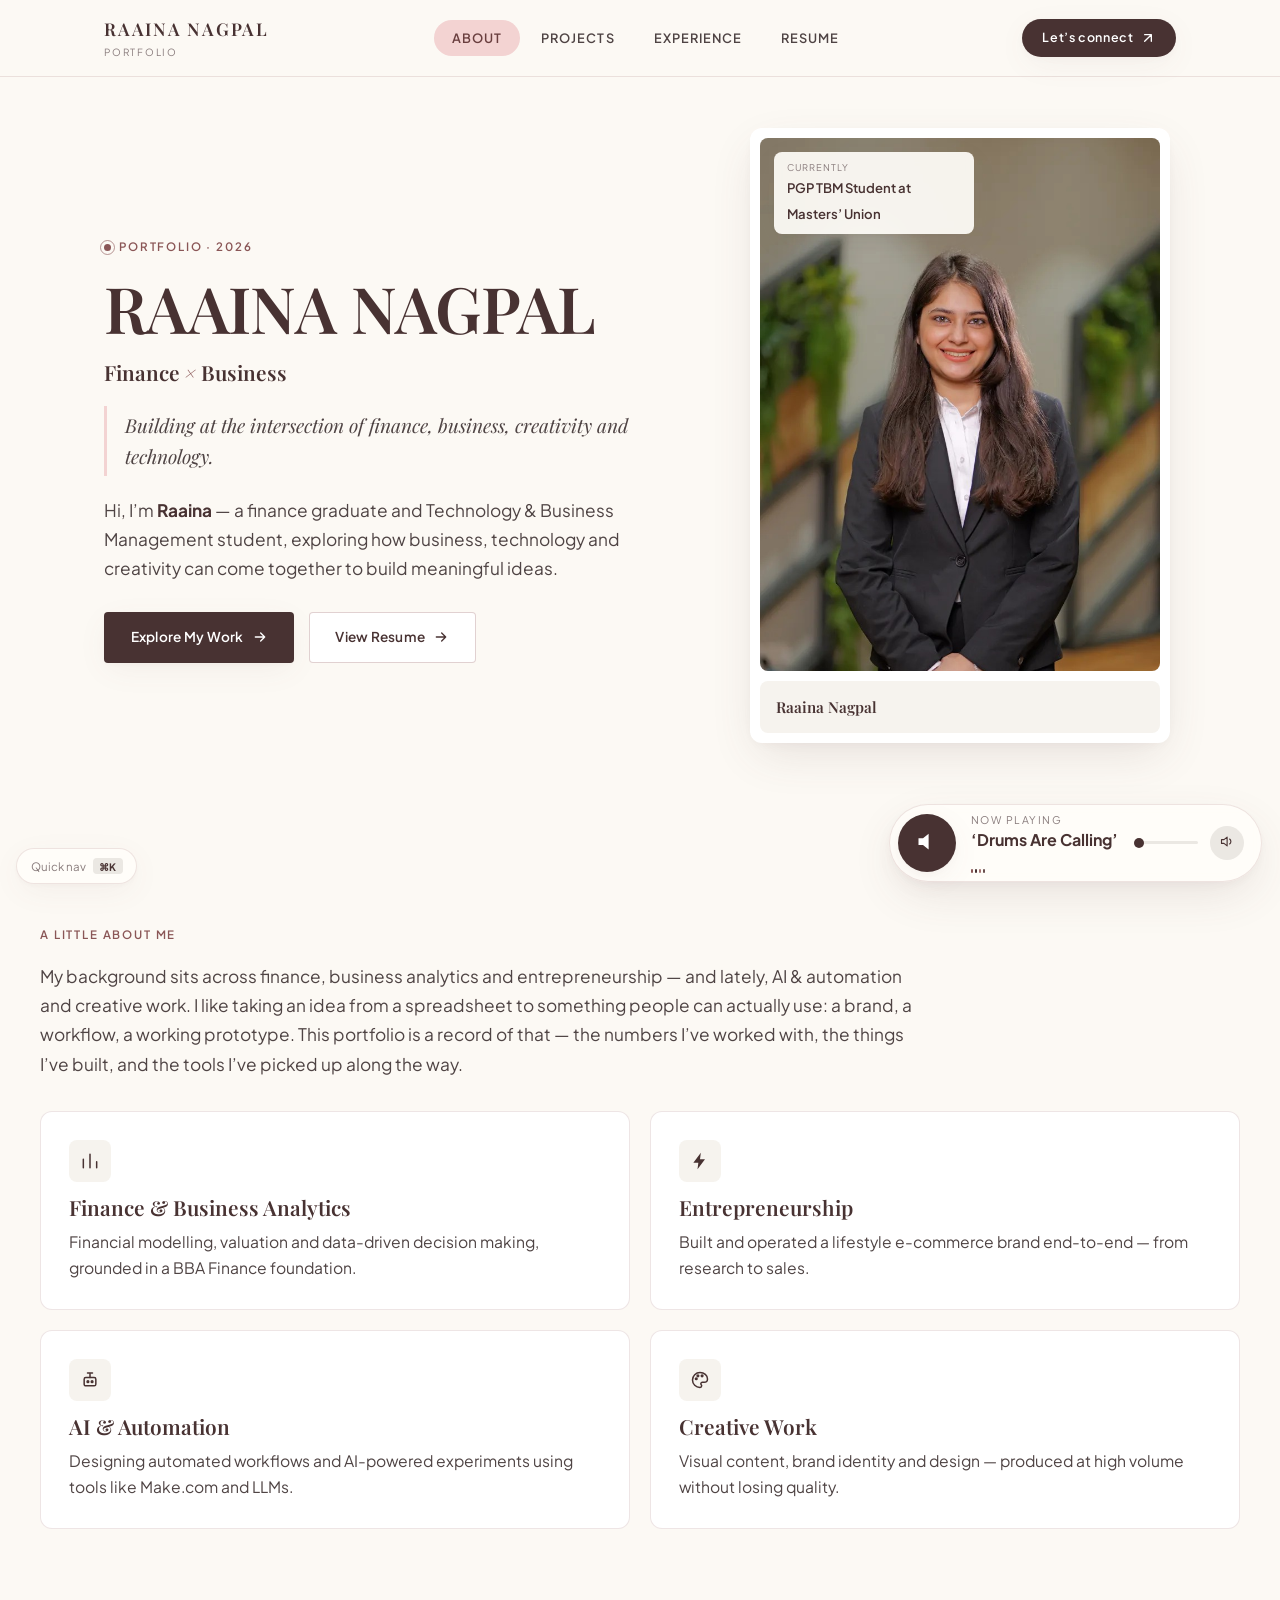
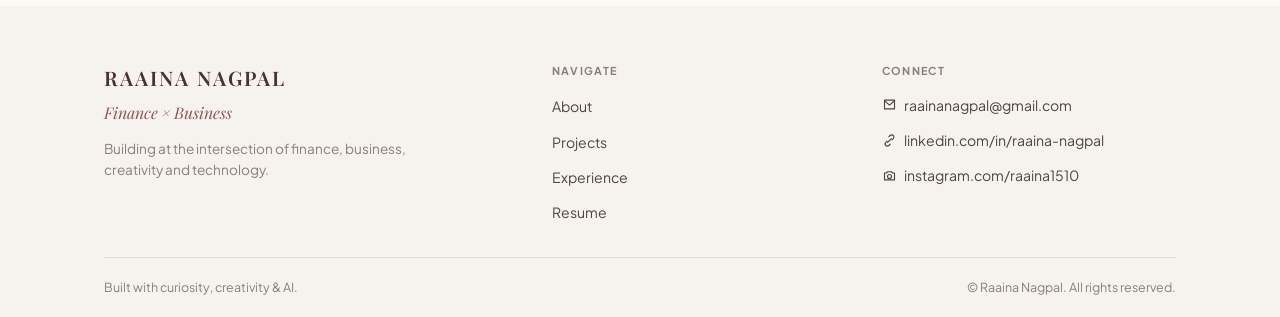
==== commit ac2fe2b8: "Add files via upload" ====
--- a/index.html
+++ b/index.html
@@ -20,7 +20,7 @@
   <div class="inner">
     <a href="index.html" class="brand">
       <span class="brand-name">RAAINA NAGPAL</span>
-      <span class="brand-tag">Portfolio &middot; Finance &times; AI</span>
+      <span class="brand-tag">Portfolio</span>
     </a>
     <nav class="main-nav">
       <a href="index.html" data-nav-link>About</a>
@@ -112,7 +112,6 @@
 
 <section class="section about-preview container">
   <span class="eyebrow">A little about me</span>
-  <h2 class="headline-lg" style="margin-top:0.6rem;">Where finance meets curiosity.</h2>
   <p class="body-lg" style="margin-top:1rem;">
     My background sits across finance, business analytics and entrepreneurship &mdash; and lately, AI &amp; automation and creative work.
     I like taking an idea from a spreadsheet to something people can actually use: a brand, a workflow, a working prototype.
